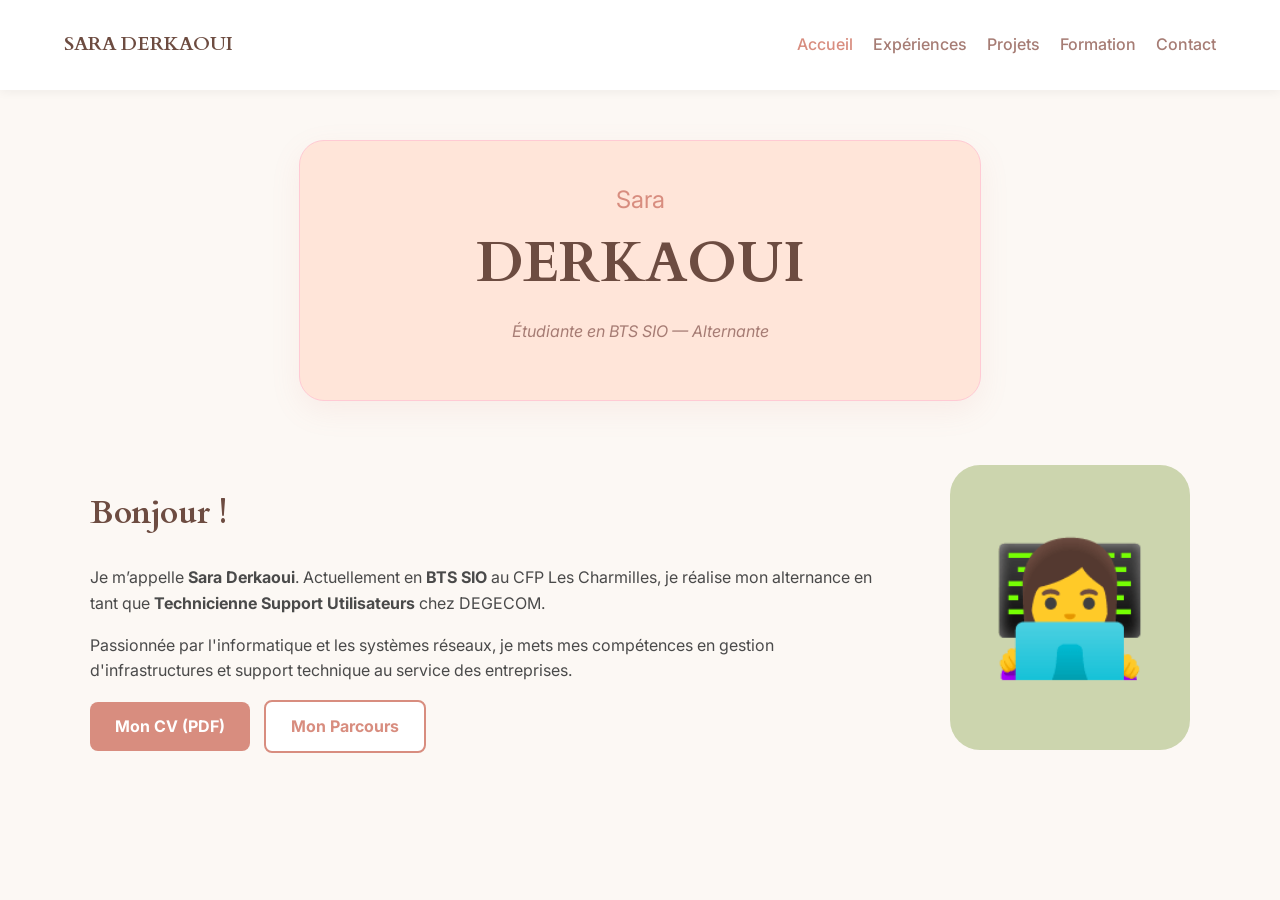
==== index.html @ 1567f02b "Add files via upload" ====
<!DOCTYPE html>
<html lang="fr">
<head>
    <meta charset="UTF-8">
    <meta name="viewport" content="width=device-width, initial-scale=1.0">
    <title>Sara Derkaoui | Portfolio</title>
    <link rel="stylesheet" href="style.css">
    <link href="https://fonts.googleapis.com/css2?family=Inter:wght@300;400;600&family=Cardo:ital,wght@0,400;0,700;1,400&display=swap" rel="stylesheet">
</head>
<body>

    <nav class="navbar">
        <div class="nav-container">
            <a href="index.html" class="logo">SARA DERKAOUI</a>
            <ul class="nav-links">
                <li><a href="index.html" class="active">Accueil</a></li>
                <li><a href="experience.html">Expériences</a></li>
                <li><a href="projets.html">Projets</a></li>
                <li><a href="formation.html">Formation</a></li>
                <li><a href="contact.html">Contact</a></li>
            </ul>
        </div>
    </nav>

    <main class="hero-section">
        <div class="hero-card">
            <span class="firstname">Sara</span>
            <h1 class="lastname">DERKAOUI</h1>
            <p class="subtitle">Étudiante en BTS SIO — Alternante</p>
        </div>

        <section class="intro-container">
            <div class="intro-text">
                <h2>Bonjour !</h2>
                <p>Je m’appelle <strong>Sara Derkaoui</strong>. Actuellement en <strong>BTS SIO</strong> au CFP Les Charmilles, je réalise mon alternance en tant que <strong>Technicienne Support Utilisateurs</strong> chez DEGECOM.</p>
                <p>Passionnée par l'informatique et les systèmes réseaux, je mets mes compétences en gestion d'infrastructures et support technique au service des entreprises.</p>
                <div class="cta-group">
                    <a href="assets/cv-sara.pdf" class="btn-primary" target="_blank">Mon CV (PDF)</a>
                    <a href="experience.html" class="btn-secondary">Mon Parcours</a>
                </div>
            </div>
            <div class="intro-visual">
                <div class="placeholder-img">👩‍💻</div>
            </div>
        </section>
    </main>

</body>
</html>
---- style.css ----
:root {
    --bg-color: #fcf8f4;
    --primary-color: #d88d7f; /* Saumon */
    --secondary-color: #ffe5d9; /* Saumon clair */
    --text-main: #4a4a4a;
    --text-dark: #6d4c41;
    --white: #ffffff;
}

body {
    margin: 0;
    font-family: 'Inter', sans-serif;
    background-color: var(--bg-color);
    color: var(--text-main);
    line-height: 1.6;
}

/* Navbar */
.navbar {
    background: var(--white);
    padding: 1rem 5%;
    box-shadow: 0 2px 10px rgba(0,0,0,0.05);
    position: sticky;
    top: 0;
    z-index: 1000;
}

.nav-container {
    display: flex;
    justify-content: space-between;
    align-items: center;
    max-width: 1200px;
    margin: auto;
}

.logo {
    font-family: 'Cardo', serif;
    font-weight: bold;
    font-size: 1.2rem;
    text-decoration: none;
    color: var(--text-dark);
}

.nav-links {
    display: flex;
    list-style: none;
    gap: 20px;
}

.nav-links a {
    text-decoration: none;
    color: #a67c74;
    font-weight: 500;
    transition: color 0.3s;
}

.nav-links a.active, .nav-links a:hover {
    color: var(--primary-color);
}

/* Hero Card */
.hero-card {
    text-align: center;
    background: var(--secondary-color);
    max-width: 600px;
    margin: 50px auto;
    padding: 40px;
    border-radius: 25px;
    border: 1px solid #ffcad4;
    box-shadow: 0 10px 30px rgba(216, 141, 127, 0.1);
}

.firstname { font-size: 1.5rem; color: var(--primary-color); }
.lastname { font-family: 'Cardo', serif; font-size: 3.5rem; margin: 0; color: var(--text-dark); }
.subtitle { font-style: italic; color: #a67c74; margin-top: 10px; }

/* Intro Section */
.intro-container {
    display: flex;
    flex-wrap: wrap;
    max-width: 1100px;
    margin: 60px auto;
    gap: 50px;
    padding: 0 20px;
    align-items: center;
}

.intro-text { flex: 1; min-width: 300px; }
.intro-text h2 { font-family: 'Cardo', serif; color: var(--text-dark); font-size: 2rem; }

.btn-primary {
    display: inline-block;
    background: var(--primary-color);
    color: white;
    padding: 12px 25px;
    text-decoration: none;
    border-radius: 8px;
    font-weight: bold;
    margin-right: 10px;
}

.btn-secondary {
    display: inline-block;
    background: white;
    color: var(--primary-color);
    border: 2px solid var(--primary-color);
    padding: 12px 25px;
    text-decoration: none;
    border-radius: 8px;
    font-weight: bold;
}

.intro-visual .placeholder-img {
    font-size: 8rem;
    background: #ccd5ae;
    padding: 40px;
    border-radius: 30px;
}
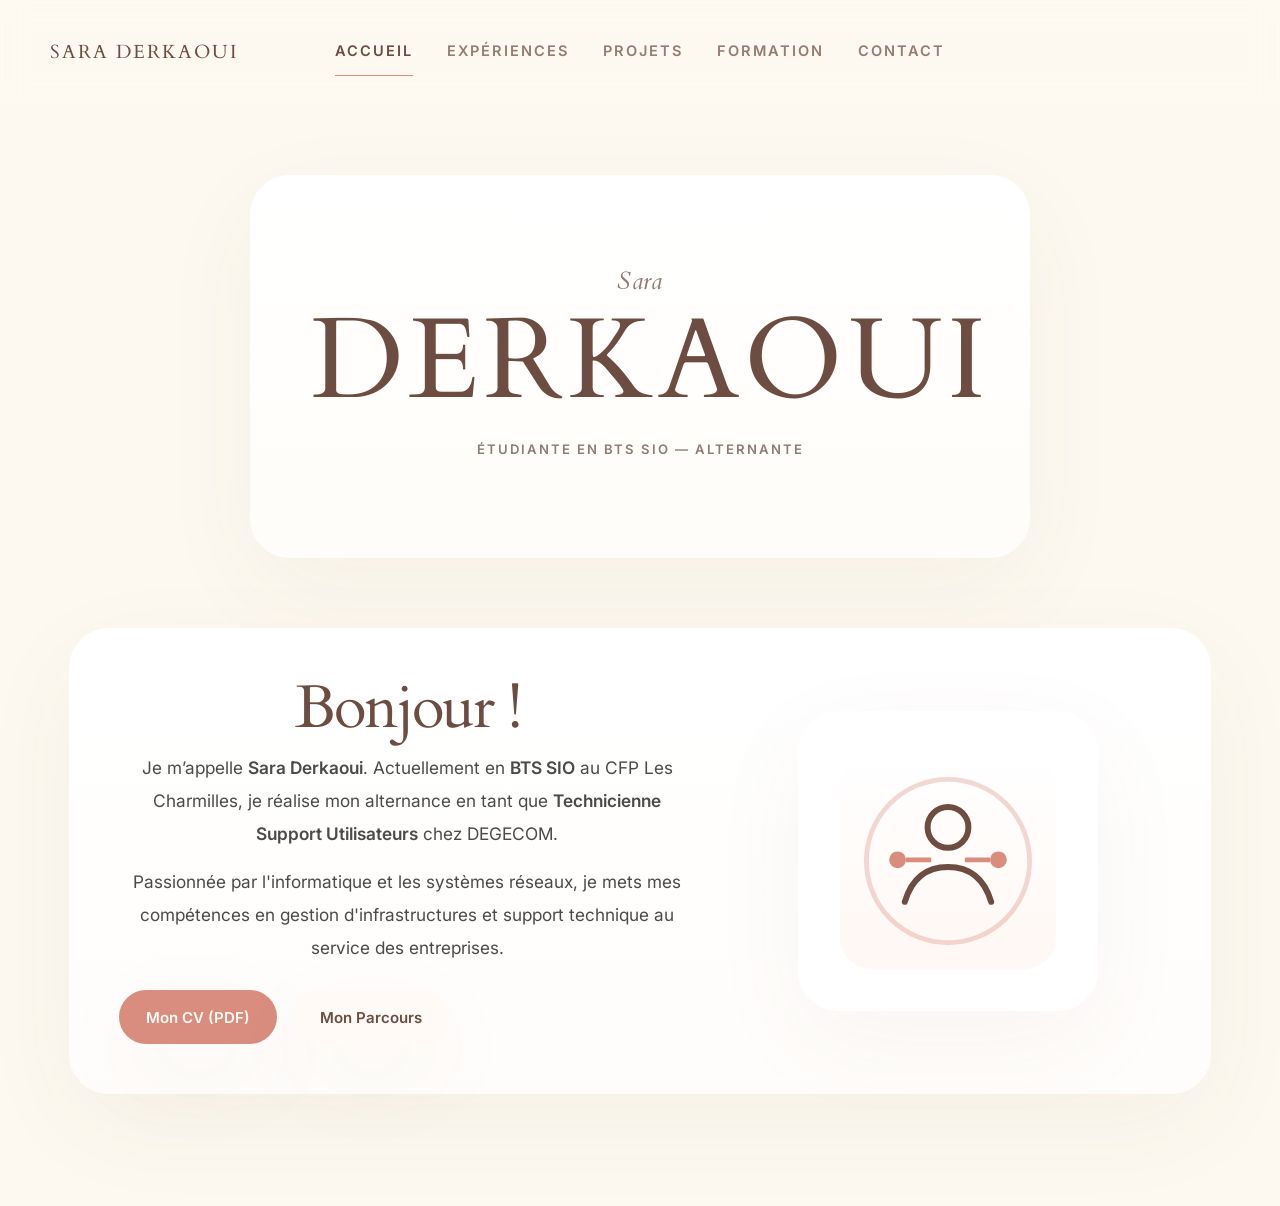
==== commit c11f0756: "Add files via upload" ====
--- a/index.html
+++ b/index.html
@@ -35,7 +35,7 @@
                 <p>Je m’appelle <strong>Sara Derkaoui</strong>. Actuellement en <strong>BTS SIO</strong> au CFP Les Charmilles, je réalise mon alternance en tant que <strong>Technicienne Support Utilisateurs</strong> chez DEGECOM.</p>
                 <p>Passionnée par l'informatique et les systèmes réseaux, je mets mes compétences en gestion d'infrastructures et support technique au service des entreprises.</p>
                 <div class="cta-group">
-                    <a href="assets/cv-sara.pdf" class="btn-primary" target="_blank">Mon CV (PDF)</a>
+                    <a href="source/CV-sara.pdf" class="btn-primary" target="_blank">Mon CV (PDF)</a>
                     <a href="experience.html" class="btn-secondary">Mon Parcours</a>
                 </div>
             </div>
--- a/style.css
+++ b/style.css
@@ -1,118 +1,633 @@
+@import url('https://fonts.googleapis.com/css2?family=Cardo:wght@400;700&family=Inter:wght@400;600&display=swap');
+
 :root {
-    --bg-color: #fcf8f4;
-    --primary-color: #d88d7f; /* Saumon */
-    --secondary-color: #ffe5d9; /* Saumon clair */
+    --bg-color: #fdf9f0;
+    --surface: #ffffff;
+    --surface-soft: #fffaf5;
+    --primary-color: #d88d7f;
+    --secondary-color: #ffe5d9;
     --text-main: #4a4a4a;
     --text-dark: #6d4c41;
-    --white: #ffffff;
+    --text-light: #8f7b72;
+    --shadow-soft: 0 30px 100px rgba(109, 76, 65, 0.05);
+    --shadow-hover: 0 34px 110px rgba(109, 76, 65, 0.07);
+    --radius-xl: 40px;
+    --radius-lg: 40px;
+    --container-max: 1180px;
+    --space-xs: clamp(0.55rem, 0.45rem + 0.35vw, 0.9rem);
+    --space-sm: clamp(0.9rem, 0.75rem + 0.55vw, 1.25rem);
+    --space-md: clamp(1.3rem, 1rem + 1vw, 1.9rem);
+    --space-lg: clamp(2rem, 1.5rem + 1.8vw, 3.3rem);
+    --space-xl: clamp(3rem, 2rem + 3vw, 5rem);
+    --space-2xl: clamp(4rem, 3rem + 5vw, 8rem);
+}
+
+* {
+    box-sizing: border-box;
+}
+
+html {
+    scroll-behavior: smooth;
 }
 
 body {
     margin: 0;
+    min-height: 100vh;
+    overflow-x: hidden;
     font-family: 'Inter', sans-serif;
-    background-color: var(--bg-color);
+    font-size: clamp(1rem, 0.96rem + 0.3vw, 1.08rem);
+    line-height: 1.9;
     color: var(--text-main);
-    line-height: 1.6;
+    background: var(--bg-color);
+    -webkit-font-smoothing: antialiased;
+    text-rendering: optimizeLegibility;
+}
+
+h1,
+h2,
+h3,
+h4 {
+    margin-top: 0;
+    font-family: 'Cardo', serif;
+    font-weight: 400;
+    color: var(--text-dark);
+}
+
+h1 {
+    font-size: clamp(3.2rem, 2.1rem + 4.8vw, 6.6rem);
+    line-height: 0.95;
+    letter-spacing: -0.04em;
+}
+
+h2 {
+    font-size: clamp(2.4rem, 1.7rem + 2.6vw, 4.4rem);
+    line-height: 1;
+    letter-spacing: -0.03em;
+}
+
+h3 {
+    font-size: clamp(1.45rem, 1.2rem + 1vw, 2rem);
+    line-height: 1.08;
+    letter-spacing: -0.02em;
+}
+
+h4 {
+    font-size: 0.82rem;
+    line-height: 1.2;
+    font-weight: 600;
+    text-transform: uppercase;
+    letter-spacing: 2px;
+}
+
+p,
+ul,
+li,
+a,
+span,
+button {
+    font-family: 'Inter', sans-serif;
+}
+
+strong,
+b {
+    font-weight: 600;
+}
+
+a {
+    color: inherit;
+    text-decoration: none;
+}
+
+a,
+button,
+.card,
+.btn-primary,
+.btn-secondary {
+    transition: all 0.3s ease;
+}
+
+ul {
+    padding-left: 1.15rem;
+}
+
+li::marker {
+    color: var(--primary-color);
+}
+
+.container {
+    max-width: var(--container-max);
+    margin: var(--space-2xl) auto;
+    padding-inline: clamp(1rem, 1rem + 2vw, 2.5rem);
+}
+
+.container > h1 {
+    text-align: center !important;
+    font-size: clamp(3rem, 2rem + 4.5vw, 6rem) !important;
+    font-weight: 400 !important;
+    line-height: 0.95 !important;
+    letter-spacing: -0.04em !important;
+    margin: 0 auto var(--space-xl) !important;
+    max-width: 16ch;
+    text-wrap: balance;
 }
 
 /* Navbar */
 .navbar {
-    background: var(--white);
-    padding: 1rem 5%;
-    box-shadow: 0 2px 10px rgba(0,0,0,0.05);
     position: sticky;
     top: 0;
     z-index: 1000;
+    padding: clamp(1rem, 0.8rem + 1vw, 1.5rem) clamp(1rem, 3vw, 3rem);
+    background: rgba(253, 249, 240, 0.84);
+    backdrop-filter: blur(12px);
+    -webkit-backdrop-filter: blur(12px);
+    border: 0;
+    box-shadow: none;
 }
 
 .nav-container {
+    position: relative;
     display: flex;
-    justify-content: space-between;
     align-items: center;
-    max-width: 1200px;
-    margin: auto;
+    justify-content: center;
+    gap: var(--space-lg);
+    max-width: var(--container-max);
+    margin: 0 auto;
+}
+
+.nav-container .logo {
+    position: absolute;
+    left: 0;
+    top: 50%;
+    transform: translateY(-50%);
+}
+
+.navbar > .logo {
+    position: absolute;
+    left: clamp(1rem, 3vw, 3rem);
+    top: 50%;
+    transform: translateY(-50%);
 }
 
 .logo {
     font-family: 'Cardo', serif;
-    font-weight: bold;
-    font-size: 1.2rem;
-    text-decoration: none;
+    font-size: clamp(1rem, 0.95rem + 0.4vw, 1.2rem);
+    font-weight: 400;
     color: var(--text-dark);
+    text-transform: uppercase;
+    letter-spacing: 2px;
+    white-space: nowrap;
 }
 
 .nav-links {
     display: flex;
+    align-items: center;
+    justify-content: center;
+    width: 100%;
+    gap: clamp(1.2rem, 1rem + 1.4vw, 2.8rem);
     list-style: none;
-    gap: 20px;
+    margin: 0;
+    padding: 0;
 }
 
 .nav-links a {
-    text-decoration: none;
-    color: #a67c74;
-    font-weight: 500;
-    transition: color 0.3s;
-}
-
-.nav-links a.active, .nav-links a:hover {
-    color: var(--primary-color);
-}
-
-/* Hero Card */
+    position: relative;
+    display: inline-block;
+    padding: 0.9rem 0;
+    color: var(--text-dark);
+    font-size: clamp(0.78rem, 0.72rem + 0.24vw, 0.92rem);
+    font-weight: 600;
+    text-transform: uppercase;
+    letter-spacing: 2px;
+    opacity: 0.72;
+}
+
+.nav-links a::after {
+    content: '';
+    position: absolute;
+    left: 0;
+    bottom: 0.3rem;
+    width: 100%;
+    height: 1px;
+    background: var(--primary-color);
+    transform: scaleX(0);
+    transform-origin: left;
+    transition: transform 0.3s ease;
+}
+
+.nav-links a:hover,
+.nav-links a.active {
+    opacity: 1;
+}
+
+.nav-links a:hover::after,
+.nav-links a.active::after {
+    transform: scaleX(1);
+}
+
+/* Hero */
+.hero-section {
+    max-width: var(--container-max);
+    margin: var(--space-xl) auto var(--space-2xl);
+    padding-inline: clamp(1rem, 1.5vw, 2rem);
+    text-align: center;
+}
+
 .hero-card {
-    text-align: center;
-    background: var(--secondary-color);
-    max-width: 600px;
-    margin: 50px auto;
-    padding: 40px;
-    border-radius: 25px;
-    border: 1px solid #ffcad4;
-    box-shadow: 0 10px 30px rgba(216, 141, 127, 0.1);
-}
-
-.firstname { font-size: 1.5rem; color: var(--primary-color); }
-.lastname { font-family: 'Cardo', serif; font-size: 3.5rem; margin: 0; color: var(--text-dark); }
-.subtitle { font-style: italic; color: #a67c74; margin-top: 10px; }
-
-/* Intro Section */
+    max-width: min(780px, 100%);
+    margin: 0 auto var(--space-xl);
+    padding: clamp(3rem, 2rem + 4vw, 6rem) clamp(2rem, 1.4rem + 3vw, 5.5rem);
+    border-radius: var(--radius-xl);
+    background: linear-gradient(180deg, #ffffff 0%, #fffdf9 100%);
+    box-shadow: var(--shadow-soft);
+    overflow: hidden;
+}
+
+.firstname {
+    display: block;
+    margin-bottom: 0.35rem;
+    font-family: 'Cardo', serif;
+    font-size: clamp(1.15rem, 1rem + 0.7vw, 1.55rem);
+    font-style: italic;
+    color: var(--text-light);
+    letter-spacing: 0.04em;
+}
+
+.lastname {
+    margin: 0;
+    font-family: 'Cardo', serif;
+    font-size: clamp(4rem, 2.8rem + 5.4vw, 7.2rem);
+    line-height: 0.88;
+    letter-spacing: 0.045em;
+    text-transform: uppercase;
+    color: var(--text-dark);
+}
+
+.subtitle {
+    margin-top: clamp(1rem, 0.8rem + 1vw, 1.8rem);
+    font-size: 0.82rem;
+    font-weight: 600;
+    text-transform: uppercase;
+    letter-spacing: 2px;
+    color: var(--text-light);
+}
+
+/* Intro */
 .intro-container {
+    display: grid;
+    grid-template-columns: minmax(0, 1.15fr) minmax(240px, 0.85fr);
+    align-items: center;
+    gap: clamp(2rem, 3vw, 4.5rem);
+    max-width: var(--container-max);
+    margin: 0 auto;
+    padding: clamp(2rem, 1.5rem + 2vw, 4.5rem);
+    border-radius: var(--radius-xl);
+    background: linear-gradient(180deg, #ffffff 0%, #fffdfb 100%);
+    box-shadow: var(--shadow-soft);
+}
+
+.intro-text {
+    max-width: 64ch;
+}
+
+.intro-text h2 {
+    margin-bottom: 0.85rem;
+}
+
+.intro-text p {
+    margin: 0 0 1rem;
+}
+
+.cta-group {
     display: flex;
     flex-wrap: wrap;
-    max-width: 1100px;
-    margin: 60px auto;
-    gap: 50px;
-    padding: 0 20px;
+    gap: 1rem;
+    margin-top: clamp(1.4rem, 2vw, 2.4rem);
+}
+
+.btn-primary,
+.btn-secondary,
+a.btn {
+    display: inline-flex;
     align-items: center;
-}
-
-.intro-text { flex: 1; min-width: 300px; }
-.intro-text h2 { font-family: 'Cardo', serif; color: var(--text-dark); font-size: 2rem; }
-
-.btn-primary {
-    display: inline-block;
+    justify-content: center;
+    min-height: 3.35rem;
+    padding: 1rem 1.7rem;
+    border-radius: var(--radius-xl);
+    border: 0;
+    font-size: 0.94rem;
+    font-weight: 600;
+    line-height: 1;
+    box-shadow: var(--shadow-soft);
+}
+
+.btn-primary,
+a.btn-primary {
     background: var(--primary-color);
-    color: white;
-    padding: 12px 25px;
-    text-decoration: none;
-    border-radius: 8px;
-    font-weight: bold;
-    margin-right: 10px;
+    color: #fffaf5;
+}
+
+.btn-primary:hover,
+a.btn-primary:hover {
+    transform: scale(1.02);
+    opacity: 0.96;
+    box-shadow: var(--shadow-hover);
 }
 
 .btn-secondary {
-    display: inline-block;
-    background: white;
-    color: var(--primary-color);
-    border: 2px solid var(--primary-color);
-    padding: 12px 25px;
-    text-decoration: none;
-    border-radius: 8px;
-    font-weight: bold;
+    background: var(--surface-soft);
+    color: var(--text-dark);
+}
+
+.btn-secondary:hover {
+    transform: scale(1.02);
+    opacity: 0.96;
+    box-shadow: var(--shadow-hover);
+}
+
+.intro-visual {
+    display: flex;
+    justify-content: center;
 }
 
 .intro-visual .placeholder-img {
-    font-size: 8rem;
-    background: #ccd5ae;
-    padding: 40px;
+    position: relative;
+    width: clamp(200px, 30vw, 300px);
+    aspect-ratio: 1;
+    border-radius: var(--radius-xl);
+    background: var(--surface);
+    box-shadow: var(--shadow-soft);
+    color: transparent;
+    font-size: 0;
+    overflow: hidden;
+}
+
+.intro-visual .placeholder-img::before {
+    content: '';
+    position: absolute;
+    inset: 14%;
+    border-radius: 32px;
+    background: linear-gradient(180deg, rgba(255, 255, 255, 0.92), rgba(255, 229, 217, 0.3));
+}
+
+.intro-visual .placeholder-img::after {
+    content: '';
+    position: absolute;
+    inset: 18%;
+    background-repeat: no-repeat;
+    background-position: center;
+    background-size: contain;
+    background-image: url("data:image/svg+xml,%3Csvg xmlns='http://www.w3.org/2000/svg' viewBox='0 0 160 160'%3E%3Ccircle cx='80' cy='80' r='68' fill='none' stroke='%23d88d7f' stroke-width='4' opacity='0.34'/%3E%3Ccircle cx='80' cy='52' r='17' fill='none' stroke='%236d4c41' stroke-width='5'/%3E%3Cpath d='M44 114c6-20 18-29 36-29s30 9 36 29' fill='none' stroke='%236d4c41' stroke-width='5' stroke-linecap='round'/%3E%3Ccircle cx='38' cy='79' r='7' fill='%23d88d7f'/%3E%3Ccircle cx='122' cy='79' r='7' fill='%23d88d7f'/%3E%3Cline x1='45' y1='79' x2='66' y2='79' stroke='%23d88d7f' stroke-width='4'/%3E%3Cline x1='94' y1='79' x2='115' y2='79' stroke='%23d88d7f' stroke-width='4'/%3E%3C/svg%3E");
+}
+
+.experience-image {
+    display: block;
+    width: 100%;
+    margin-bottom: clamp(1rem, 1vw, 1.4rem);
     border-radius: 30px;
-}+    background: var(--surface-soft);
+}
+
+.experience-image--logo {
+    height: clamp(120px, 12vw, 170px);
+    padding: clamp(1rem, 1vw + 0.4rem, 1.4rem);
+    object-fit: contain;
+}
+
+.experience-image--banner {
+    height: clamp(170px, 18vw, 230px);
+    object-fit: cover;
+}
+
+/* Cards */
+.card {
+    position: relative;
+    margin-bottom: clamp(1.4rem, 1rem + 1.4vw, 2.2rem);
+    padding: clamp(1.5rem, 1.2rem + 1.4vw, 2.6rem);
+    border: 0;
+    border-radius: var(--radius-xl);
+    background: var(--surface);
+    box-shadow: var(--shadow-soft);
+    transform-origin: center;
+}
+
+.card:hover {
+    transform: scale(1.02);
+    opacity: 0.96;
+    box-shadow: var(--shadow-hover);
+}
+
+.card h3 {
+    margin-bottom: 0.65rem;
+}
+
+.card p {
+    margin-top: 0;
+    margin-bottom: 0.85rem;
+}
+
+.card ul {
+    margin: 0.75rem 0 0;
+}
+
+.card li {
+    margin-bottom: 0.45rem;
+}
+
+.badge {
+    display: inline-flex;
+    align-items: center;
+    padding: 0.35rem 0.9rem;
+    border-radius: 999px;
+    background: var(--secondary-color);
+    color: var(--text-dark);
+    font-size: 0.72rem;
+    font-weight: 600;
+    text-transform: uppercase;
+    letter-spacing: 2px;
+    white-space: nowrap;
+}
+
+.card > div[style*='display: flex'] {
+    display: flex !important;
+    justify-content: space-between !important;
+    align-items: flex-start !important;
+    gap: 1rem;
+    flex-wrap: wrap;
+    margin-bottom: 0.9rem;
+}
+
+/* Experience timeline */
+body:has(.navbar a[href='experience.html'].active) .container {
+    position: relative;
+    max-width: 980px;
+    padding-left: clamp(4rem, 4.5vw, 5.5rem);
+    padding-right: clamp(1rem, 1.2vw, 1.5rem);
+    padding-bottom: var(--space-xl);
+}
+
+body:has(.navbar a[href='experience.html'].active) .container::before {
+    content: '';
+    position: absolute;
+    left: clamp(1.9rem, 2vw, 2.4rem);
+    top: clamp(7rem, 7vw, 9rem);
+    bottom: clamp(2rem, 2vw, 3rem);
+    width: 1px;
+    background: rgba(216, 141, 127, 0.55);
+}
+
+body:has(.navbar a[href='experience.html'].active) .container > h1 {
+    margin-bottom: clamp(2.8rem, 4vw, 5rem) !important;
+}
+
+body:has(.navbar a[href='experience.html'].active) .container > .card {
+    width: 100%;
+    margin-left: 0;
+    margin-right: 0;
+    margin-bottom: clamp(1.8rem, 2.5vw, 3rem);
+    padding-left: clamp(1.8rem, 2vw, 2.2rem);
+}
+
+body:has(.navbar a[href='experience.html'].active) .container > .card::before {
+    content: none;
+}
+
+/* Projects */
+body:has(.navbar a[href='projets.html'].active) .container > div[style*='grid-template-columns'] {
+    display: grid !important;
+    grid-template-columns: repeat(auto-fit, minmax(min(100%, 320px), 1fr)) !important;
+    gap: clamp(1.5rem, 2vw, 2.8rem) !important;
+    align-items: stretch;
+}
+
+body:has(.navbar a[href='projets.html'].active) .container > div[style*='grid-template-columns'] .card {
+    display: flex;
+    flex-direction: column;
+    justify-content: flex-start;
+    aspect-ratio: 210 / 297;
+}
+
+body:has(.navbar a[href='projets.html'].active) .container > div[style*='grid-template-columns'] .card > div[style*='font-size: 3rem'] {
+    font-size: clamp(2.5rem, 2rem + 2.5vw, 4rem) !important;
+    margin-bottom: clamp(1rem, 1vw, 1.5rem) !important;
+}
+
+/* Contact */
+body:has(.navbar a[href='contact.html'].active) .container {
+    max-width: 860px;
+}
+
+body:has(.navbar a[href='contact.html'].active) .container > p:first-of-type {
+    max-width: 52ch;
+    margin-left: auto;
+    margin-right: auto;
+    margin-bottom: clamp(2.5rem, 4vw, 4rem) !important;
+}
+
+body:has(.navbar a[href='contact.html'].active) .btn-primary {
+    min-width: clamp(240px, 42vw, 340px);
+}
+
+body:has(.navbar a[href='contact.html'].active) .container .card > div {
+    margin-bottom: clamp(1.4rem, 2vw, 2rem) !important;
+}
+
+body:has(.navbar a[href='contact.html'].active) .container .card > div:last-child {
+    margin-bottom: 0 !important;
+}
+
+/* Mobile */
+@media (max-width: 900px) {
+    .navbar {
+        padding-inline: 1rem;
+    }
+
+    .nav-container {
+        flex-direction: column;
+        gap: 0.8rem;
+    }
+
+    .nav-container .logo,
+    .navbar > .logo {
+        position: static;
+        transform: none;
+        display: block;
+        text-align: center;
+    }
+
+    .navbar > .nav-links,
+    .nav-links {
+        flex-wrap: wrap;
+        gap: 0.9rem 1.3rem;
+    }
+
+    .hero-card,
+    .intro-container {
+        border-radius: 32px;
+    }
+
+    .intro-container {
+        grid-template-columns: 1fr;
+        text-align: center;
+    }
+
+    .intro-text {
+        margin-inline: auto;
+    }
+
+    .cta-group {
+        justify-content: center;
+    }
+
+    body:has(.navbar a[href='experience.html'].active) .container::before {
+        left: 1.2rem;
+        top: 5.5rem;
+        bottom: 1.5rem;
+    }
+
+    body:has(.navbar a[href='experience.html'].active) .container > .card {
+        width: 100%;
+        margin-left: 0 !important;
+        margin-right: 0 !important;
+        padding-left: clamp(1.4rem, 1vw, 1.6rem);
+    }
+
+    body:has(.navbar a[href='experience.html'].active) .container > .card::before {
+        content: none;
+    }
+
+    body:has(.navbar a[href='projets.html'].active) .container > div[style*='grid-template-columns'] .card {
+        aspect-ratio: auto;
+    }
+}
+
+@media (max-width: 560px) {
+    .container {
+        margin-block: var(--space-xl);
+    }
+
+    .container > h1 {
+        font-size: clamp(2.4rem, 2rem + 7vw, 3.6rem) !important;
+    }
+
+    .lastname {
+        letter-spacing: 0.04em;
+    }
+
+    .nav-links a {
+        font-size: 0.75rem;
+        letter-spacing: 1.5px;
+    }
+
+    .subtitle,
+    .logo,
+    .badge,
+    h4 {
+        letter-spacing: 1.5px;
+    }
+
+    .btn-primary,
+    .btn-secondary,
+    a.btn {
+        width: 100%;
+    }
+}
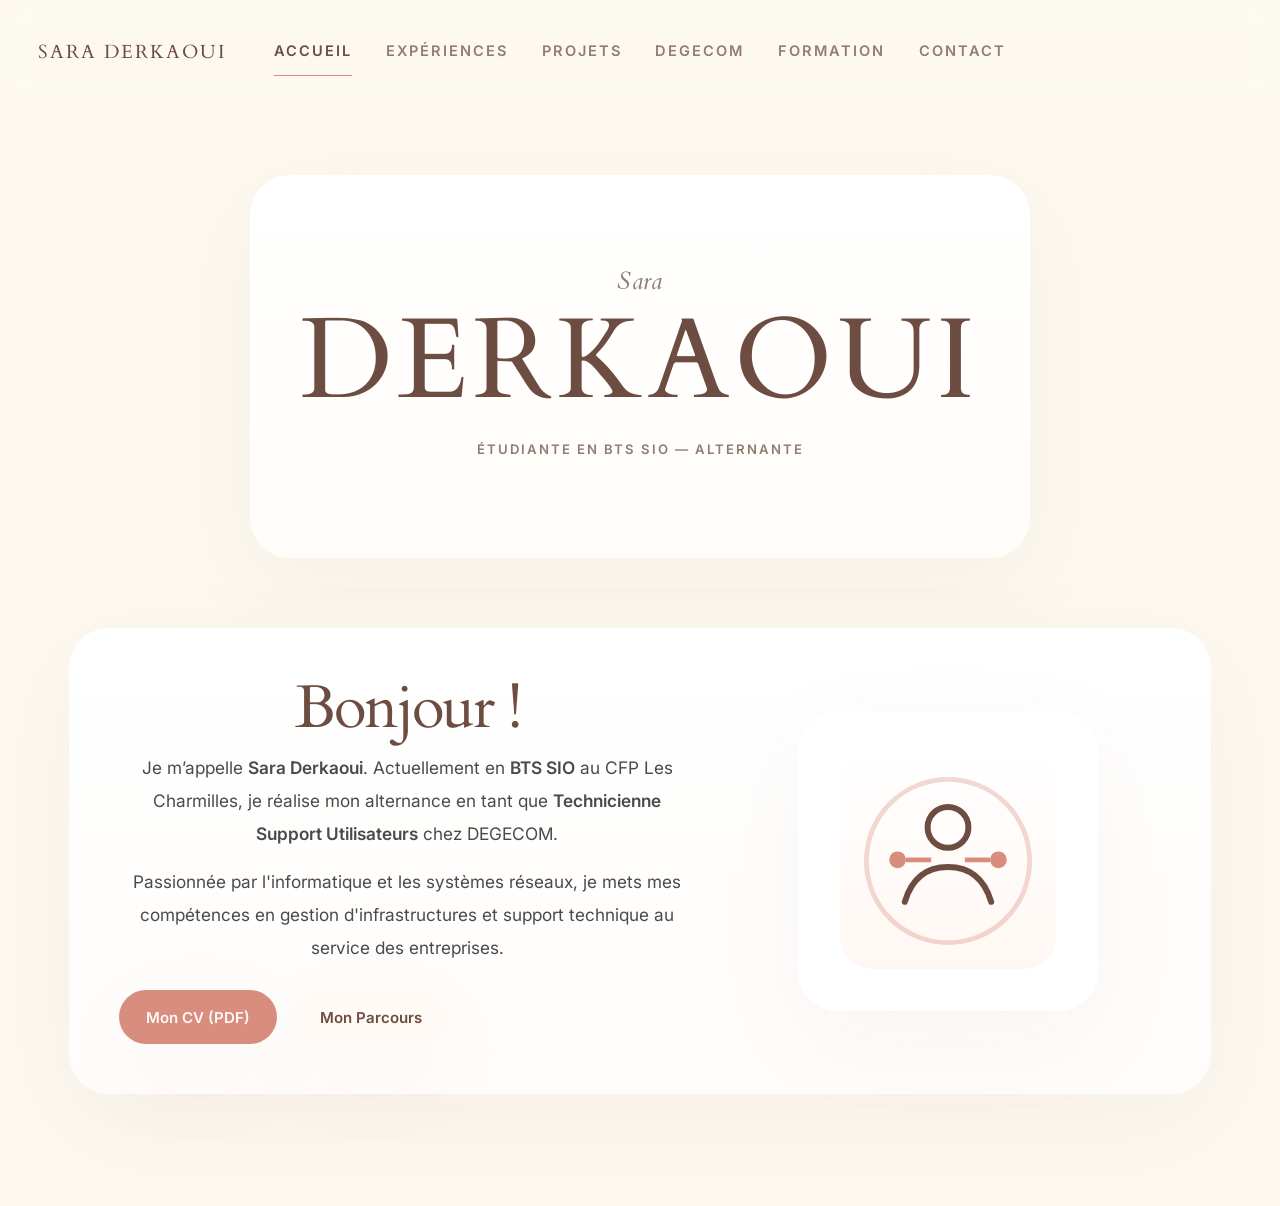
==== commit ee1a4f46: "Add files via upload" ====
--- a/index.html
+++ b/index.html
@@ -10,16 +10,15 @@
 <body>
 
     <nav class="navbar">
-        <div class="nav-container">
-            <a href="index.html" class="logo">SARA DERKAOUI</a>
-            <ul class="nav-links">
-                <li><a href="index.html" class="active">Accueil</a></li>
-                <li><a href="experience.html">Expériences</a></li>
-                <li><a href="projets.html">Projets</a></li>
-                <li><a href="formation.html">Formation</a></li>
-                <li><a href="contact.html">Contact</a></li>
-            </ul>
-        </div>
+        <a href="index.html" class="logo">SARA DERKAOUI</a>
+        <ul class="nav-links">
+            <li><a href="index.html" class="active">Accueil</a></li>
+            <li><a href="experience.html">Expériences</a></li>
+            <li><a href="projets.html">Projets</a></li>
+            <li><a href="degecom.html">DEGECOM</a></li>
+            <li><a href="formation.html">Formation</a></li>
+            <li><a href="contact.html">Contact</a></li>
+        </ul>
     </nav>
 
     <main class="hero-section">
@@ -35,7 +34,7 @@
                 <p>Je m’appelle <strong>Sara Derkaoui</strong>. Actuellement en <strong>BTS SIO</strong> au CFP Les Charmilles, je réalise mon alternance en tant que <strong>Technicienne Support Utilisateurs</strong> chez DEGECOM.</p>
                 <p>Passionnée par l'informatique et les systèmes réseaux, je mets mes compétences en gestion d'infrastructures et support technique au service des entreprises.</p>
                 <div class="cta-group">
-                    <a href="source/CV-sara.pdf" class="btn-primary" target="_blank">Mon CV (PDF)</a>
+                    <a href="source/CV BTS SIO 3.pdf.pdf" class="btn-primary" target="_blank">Mon CV (PDF)</a>
                     <a href="experience.html" class="btn-secondary">Mon Parcours</a>
                 </div>
             </div>
--- a/style.css
+++ b/style.css
@@ -233,6 +233,9 @@
 }
 
 .hero-card {
+    display: flex;
+    flex-direction: column;
+    align-items: center;
     max-width: min(780px, 100%);
     margin: 0 auto var(--space-xl);
     padding: clamp(3rem, 2rem + 4vw, 6rem) clamp(2rem, 1.4rem + 3vw, 5.5rem);
@@ -240,6 +243,7 @@
     background: linear-gradient(180deg, #ffffff 0%, #fffdf9 100%);
     box-shadow: var(--shadow-soft);
     overflow: hidden;
+    text-align: center;
 }
 
 .firstname {
@@ -398,6 +402,91 @@
     object-fit: cover;
 }
 
+.experience-card {
+    display: grid;
+    gap: var(--space-md);
+}
+
+.experience-card--core {
+    background: linear-gradient(180deg, #ffffff 0%, #fffdf8 100%);
+}
+
+.experience-card--student {
+    background: linear-gradient(180deg, #fffdf8 0%, #ffffff 100%);
+}
+
+.experience-card--stage {
+    background: linear-gradient(180deg, #ffffff 0%, #fffdf8 100%);
+}
+
+.experience-card__header {
+    display: flex;
+    justify-content: space-between;
+    align-items: flex-start;
+    gap: 1rem;
+    flex-wrap: wrap;
+}
+
+.experience-card__header h3 {
+    margin-bottom: 0.2rem;
+}
+
+.experience-eyebrow {
+    margin: 0 0 0.35rem;
+    font-size: 0.72rem;
+    font-weight: 600;
+    text-transform: uppercase;
+    letter-spacing: 2px;
+    color: var(--text-light);
+}
+
+.experience-context,
+.experience-summary {
+    margin: 0;
+    color: var(--text-light);
+}
+
+.experience-summary {
+    max-width: 70ch;
+}
+
+.experience-section {
+    display: grid;
+    gap: 0.5rem;
+}
+
+.experience-section h4 {
+    margin-bottom: 0;
+    color: var(--text-dark);
+}
+
+.experience-section p {
+    margin: 0;
+}
+
+.experience-section ul {
+    margin: 0;
+}
+
+.experience-tools {
+    display: flex;
+    flex-wrap: wrap;
+    gap: 0.6rem;
+    padding: 0;
+    list-style: none;
+}
+
+.experience-tools li {
+    margin: 0;
+    padding: 0.42rem 0.85rem;
+    border-radius: 999px;
+    background: var(--secondary-color);
+    color: var(--text-dark);
+    font-size: 0.82rem;
+    font-weight: 600;
+    letter-spacing: 0.04em;
+}
+
 /* Cards */
 .card {
     position: relative;
@@ -411,8 +500,8 @@
 }
 
 .card:hover {
-    transform: scale(1.02);
-    opacity: 0.96;
+    transform: translateY(-6px) scale(1.01);
+    opacity: 0.985;
     box-shadow: var(--shadow-hover);
 }
 
@@ -511,6 +600,300 @@
     margin-bottom: clamp(1rem, 1vw, 1.5rem) !important;
 }
 
+.project-category {
+    margin-bottom: var(--space-xl);
+    padding: clamp(1.4rem, 1rem + 1.7vw, 2.5rem);
+    border-radius: var(--radius-xl);
+    box-shadow: var(--shadow-soft);
+}
+
+.project-category--enterprise {
+    background: var(--surface);
+}
+
+.project-category--school {
+    background: var(--surface-soft);
+}
+
+.project-category--bts {
+    background: #fffefb;
+}
+
+.project-category-title {
+    position: relative;
+    margin: 0 0 var(--space-md);
+    padding-bottom: 0.85rem;
+    text-align: center;
+    font-family: 'Cardo', serif;
+    font-size: clamp(1.05rem, 0.95rem + 0.45vw, 1.35rem);
+    font-weight: 400;
+    font-variant-caps: small-caps;
+    letter-spacing: 0.16em;
+    color: var(--text-dark);
+}
+
+.project-category-title::after {
+    content: '';
+    position: absolute;
+    left: 50%;
+    bottom: 0;
+    width: 72px;
+    height: 1px;
+    transform: translateX(-50%);
+    background: var(--primary-color);
+    opacity: 0.75;
+}
+
+.project-grid {
+    display: grid;
+    grid-template-columns: repeat(auto-fit, minmax(min(100%, 280px), 1fr));
+    gap: clamp(1rem, 1.4vw, 1.8rem);
+}
+
+.project-card {
+    display: flex;
+    flex-direction: column;
+    margin-bottom: 0;
+    min-height: 100%;
+    background: rgba(255, 255, 255, 0.92);
+}
+
+.project-category--enterprise .project-card {
+    background: #ffffff;
+}
+
+.project-card--placeholder {
+    background: linear-gradient(180deg, rgba(255, 229, 217, 0.32), rgba(255, 255, 255, 0.95));
+}
+
+.project-kicker {
+    display: inline-flex;
+    align-items: center;
+    width: fit-content;
+    padding: 0.28rem 0.75rem;
+    border-radius: 999px;
+    background: var(--secondary-color);
+    color: var(--text-dark);
+    font-size: 0.7rem;
+    font-weight: 600;
+    text-transform: uppercase;
+    letter-spacing: 2px;
+}
+
+.project-card h3 {
+    margin-bottom: 0.6rem;
+}
+
+.project-card p {
+    margin-bottom: 0;
+    color: var(--text-light);
+}
+
+.project-actions {
+    display: flex;
+    flex-wrap: wrap;
+    gap: 0.75rem;
+    margin-top: auto;
+    padding-top: var(--space-md);
+}
+
+.project-cta {
+    display: inline-flex;
+    align-items: center;
+    justify-content: center;
+    min-height: 2.8rem;
+    padding: 0.75rem 1.2rem;
+    border-radius: 999px;
+    background: var(--surface-soft);
+    color: var(--text-dark);
+    font-size: 0.72rem;
+    font-weight: 600;
+    text-transform: uppercase;
+    letter-spacing: 2px;
+    box-shadow: 0 14px 40px rgba(109, 76, 65, 0.04);
+}
+
+.project-cta:hover {
+    transform: translateY(-2px);
+    background: var(--secondary-color);
+    opacity: 0.98;
+}
+
+.project-card--placeholder p {
+    max-width: 34ch;
+}
+
+/* Company page */
+.company-page {
+    display: grid;
+    gap: var(--space-xl);
+}
+
+.company-page .card {
+    margin-bottom: 0;
+}
+
+.company-hero {
+    display: grid;
+    grid-template-columns: minmax(220px, 0.85fr) minmax(0, 1.15fr);
+    align-items: center;
+    gap: clamp(1.5rem, 2.5vw, 3rem);
+    background: linear-gradient(180deg, #ffffff 0%, #fffdf8 100%);
+}
+
+.company-hero__visual {
+    display: flex;
+    justify-content: center;
+}
+
+.company-logo {
+    width: min(100%, 360px);
+    padding: clamp(1rem, 0.8rem + 0.8vw, 1.4rem);
+    border-radius: 30px;
+    background: var(--surface-soft);
+    box-shadow: var(--shadow-soft);
+}
+
+.company-hero__content h1 {
+    margin-bottom: 0;
+    text-wrap: balance;
+}
+
+.company-tagline {
+    margin: 0.7rem 0 0;
+    font-size: 0.82rem;
+    font-weight: 600;
+    text-transform: uppercase;
+    letter-spacing: 2px;
+    color: var(--text-light);
+}
+
+.company-intro {
+    max-width: 66ch;
+    margin: 1.15rem 0 0;
+}
+
+.company-actions {
+    display: flex;
+    flex-wrap: wrap;
+    gap: 1rem;
+    margin-top: clamp(1.3rem, 1.8vw, 2.2rem);
+}
+
+.company-grid {
+    display: grid;
+    grid-template-columns: repeat(auto-fit, minmax(min(100%, 280px), 1fr));
+    gap: var(--space-md);
+}
+
+.company-card {
+    display: grid;
+    gap: 0.85rem;
+}
+
+.company-card--highlight {
+    background: linear-gradient(180deg, #fffefb 0%, #ffffff 100%);
+}
+
+.company-card ul {
+    margin: 0;
+}
+
+.company-card .experience-tools {
+    margin-top: 0.15rem;
+}
+
+/* Formation */
+.formation-card--bts {
+    display: grid;
+    gap: var(--space-md);
+    background: linear-gradient(180deg, #ffffff 0%, #fffdf8 100%);
+}
+
+.formation-card__header {
+    display: flex;
+    justify-content: space-between;
+    align-items: flex-start;
+    gap: 1rem;
+    flex-wrap: wrap;
+}
+
+.formation-card__header h3 {
+    margin-bottom: 0.25rem;
+}
+
+.formation-eyebrow {
+    margin: 0 0 0.35rem;
+    font-size: 0.72rem;
+    font-weight: 600;
+    text-transform: uppercase;
+    letter-spacing: 2px;
+    color: var(--text-light);
+}
+
+.formation-context,
+.formation-summary {
+    margin: 0;
+    color: var(--text-light);
+}
+
+.formation-summary {
+    max-width: 74ch;
+}
+
+.formation-meta {
+    display: flex;
+    flex-wrap: wrap;
+    gap: 0.7rem;
+}
+
+.formation-meta-item {
+    display: inline-flex;
+    align-items: center;
+    padding: 0.38rem 0.8rem;
+    border-radius: 999px;
+    background: var(--secondary-color);
+    color: var(--text-dark);
+    font-size: 0.75rem;
+    font-weight: 600;
+    text-transform: uppercase;
+    letter-spacing: 2px;
+}
+
+.formation-grid,
+.formation-exams {
+    display: grid;
+    grid-template-columns: repeat(auto-fit, minmax(min(100%, 280px), 1fr));
+    gap: var(--space-md);
+}
+
+.formation-panel {
+    padding: clamp(1.2rem, 1rem + 1vw, 2rem);
+    border-radius: 32px;
+    background: var(--surface-soft);
+    box-shadow: 0 18px 48px rgba(109, 76, 65, 0.03);
+}
+
+.formation-panel h4 {
+    margin-bottom: 0.8rem;
+    color: var(--text-dark);
+}
+
+.formation-list {
+    margin: 0;
+    padding-left: 1.1rem;
+    display: grid;
+    gap: 0.55rem;
+}
+
+.formation-list--compact {
+    gap: 0.45rem;
+}
+
+.formation-list li {
+    margin: 0;
+}
+
 /* Contact */
 body:has(.navbar a[href='contact.html'].active) .container {
     max-width: 860px;
@@ -565,6 +948,19 @@
         border-radius: 32px;
     }
 
+    .company-hero {
+        grid-template-columns: 1fr;
+        text-align: center;
+    }
+
+    .company-hero__visual {
+        order: -1;
+    }
+
+    .company-actions {
+        justify-content: center;
+    }
+
     .intro-container {
         grid-template-columns: 1fr;
         text-align: center;
